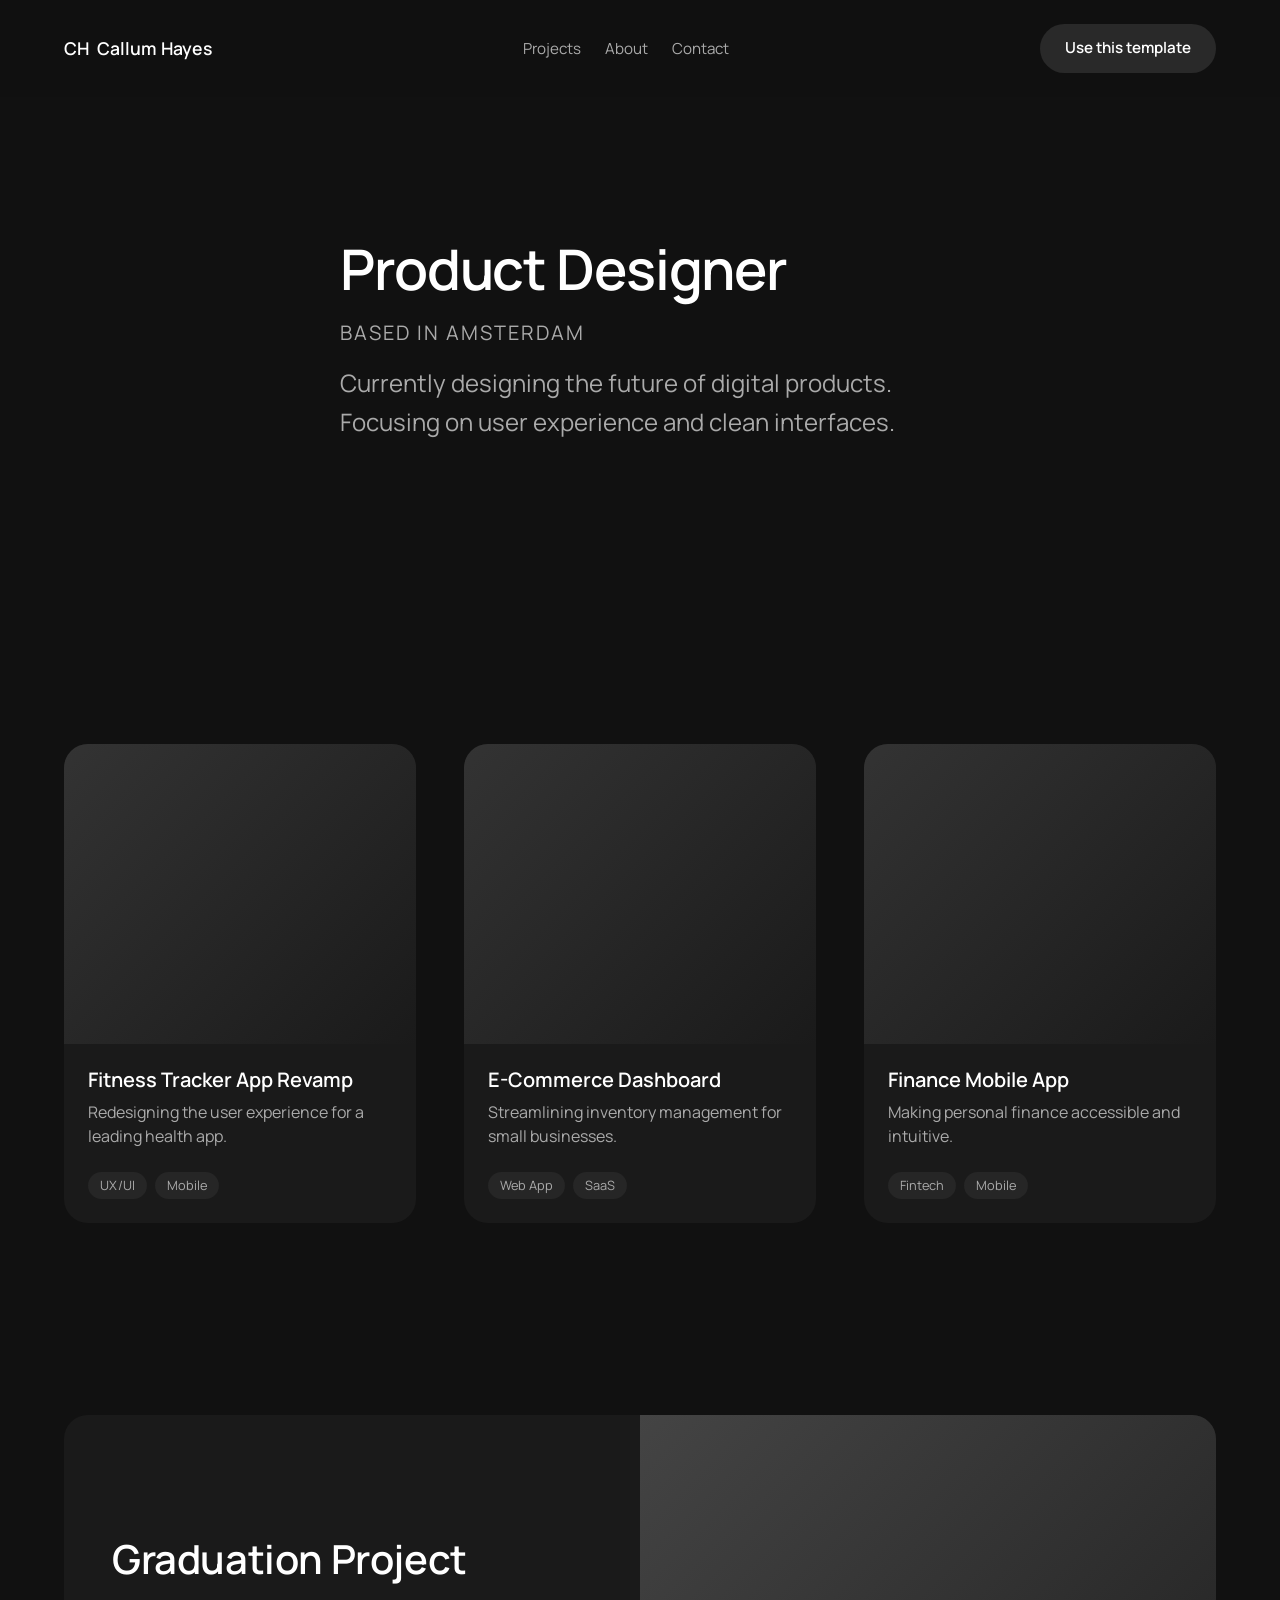
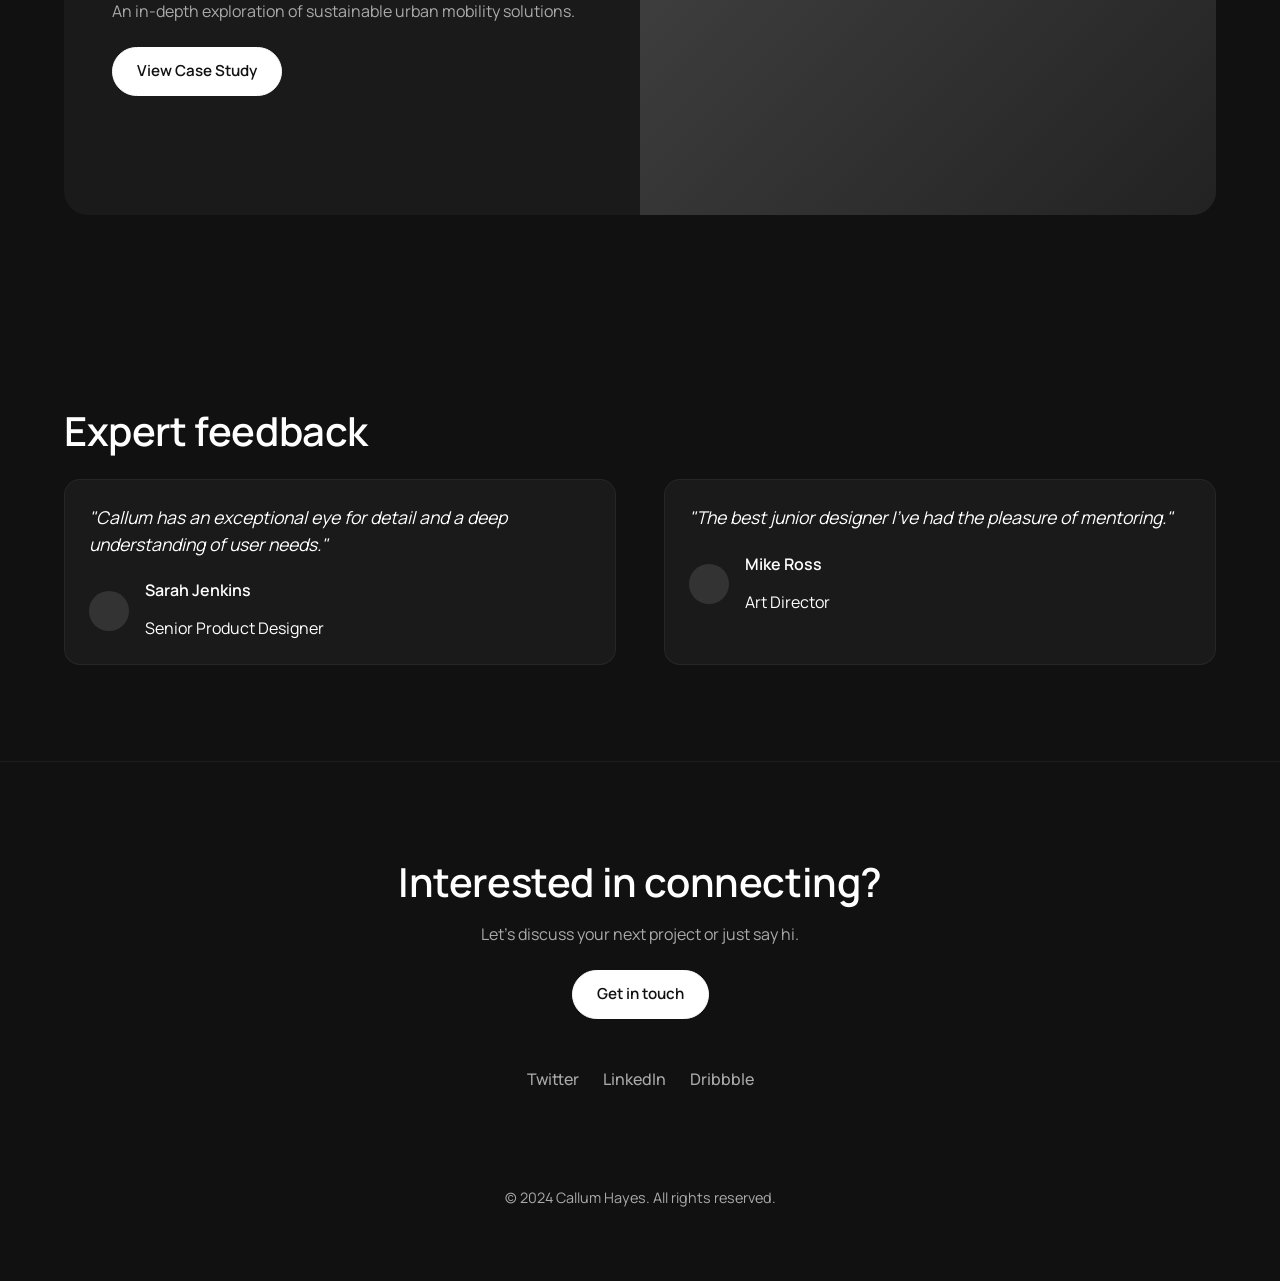
==== index.html @ 9fefe510 "feat: create immersive portfolio website with Manrope font - Created `index.html` (Homepage) and `pr" ====
<!DOCTYPE html>
<html lang="en">
<head>
    <meta charset="UTF-8">
    <meta name="viewport" content="width=device-width, initial-scale=1.0">
    <title>Callum Hayes - Product Designer</title>
    <link rel="preconnect" href="https://fonts.googleapis.com">
    <link rel="preconnect" href="https://fonts.gstatic.com" crossorigin>
    <link href="https://fonts.googleapis.com/css2?family=Manrope:wght@200;300;400;500;600;700;800&display=swap" rel="stylesheet">
    <link rel="stylesheet" href="css/styles.css">
</head>
<body>
    <header>
        <div class="container">
            <nav>
                <a href="index.html" class="logo">
                    <div class="avatar-placeholder">CH</div>
                    Callum Hayes
                </a>
                <ul class="nav-links">
                    <li><a href="#projects">Projects</a></li>
                    <li><a href="#about">About</a></li>
                    <li><a href="#contact">Contact</a></li>
                </ul>
                <a href="#" class="btn btn-secondary">Use this template</a>
            </nav>
        </div>
    </header>

    <main>
        <!-- Hero Section -->
        <section class="hero">
            <div class="container fade-up">
                <div class="hero-content">
                    <h1>Product Designer</h1>
                    <p class="hero-subtitle">Based in Amsterdam</p>
                    <p class="hero-description">Currently designing the future of digital products. Focusing on user experience and clean interfaces.</p>
                </div>
                <div class="hero-visual">
                    <!-- Placeholder for the phone visual in the screenshot -->
                    <div class="device-mockup">
                        <div class="screen-content"></div>
                    </div>
                </div>
            </div>
        </section>

        <!-- Projects Grid -->
        <section id="projects" class="projects-section">
            <div class="container">
                <div class="projects-grid">
                    <!-- Project 1: Fitness Tracker -->
                    <a href="project.html" class="project-card fade-up">
                        <div class="card-image">
                            <!-- Placeholder -->
                            <div class="img-placeholder"></div>
                        </div>
                        <div class="card-info">
                            <div class="card-header">
                                <h3>Fitness Tracker App Revamp</h3>
                                <span class="arrow-icon">↗</span>
                            </div>
                            <p>Redesigning the user experience for a leading health app.</p>
                            <div class="tags">
                                <span>UX/UI</span>
                                <span>Mobile</span>
                            </div>
                        </div>
                    </a>

                    <!-- Project 2: E-Commerce -->
                    <a href="#" class="project-card fade-up" style="transition-delay: 0.1s">
                        <div class="card-image">
                            <div class="img-placeholder"></div>
                        </div>
                        <div class="card-info">
                            <div class="card-header">
                                <h3>E-Commerce Dashboard</h3>
                                <span class="arrow-icon">↗</span>
                            </div>
                            <p>Streamlining inventory management for small businesses.</p>
                            <div class="tags">
                                <span>Web App</span>
                                <span>SaaS</span>
                            </div>
                        </div>
                    </a>

                    <!-- Project 3: Finance -->
                    <a href="#" class="project-card fade-up" style="transition-delay: 0.2s">
                        <div class="card-image">
                            <div class="img-placeholder"></div>
                        </div>
                        <div class="card-info">
                            <div class="card-header">
                                <h3>Finance Mobile App</h3>
                                <span class="arrow-icon">↗</span>
                            </div>
                            <p>Making personal finance accessible and intuitive.</p>
                            <div class="tags">
                                <span>Fintech</span>
                                <span>Mobile</span>
                            </div>
                        </div>
                    </a>
                </div>
            </div>
        </section>

        <!-- Graduation Project (Full Width) -->
        <section class="graduation-project">
            <div class="container fade-up">
                <div class="highlight-card">
                    <div class="highlight-content">
                        <h2>Graduation Project</h2>
                        <p>An in-depth exploration of sustainable urban mobility solutions.</p>
                        <a href="#" class="btn btn-primary">View Case Study</a>
                    </div>
                    <div class="highlight-visual">
                         <div class="img-placeholder-large"></div>
                    </div>
                </div>
            </div>
        </section>

        <!-- Testimonials -->
        <section class="testimonials">
            <div class="container fade-up">
                <h2>Expert feedback</h2>
                <div class="testimonial-grid">
                    <div class="testimonial-card">
                        <p class="quote">"Callum has an exceptional eye for detail and a deep understanding of user needs."</p>
                        <div class="author">
                            <div class="avatar-small"></div>
                            <div>
                                <h4>Sarah Jenkins</h4>
                                <span>Senior Product Designer</span>
                            </div>
                        </div>
                    </div>
                     <div class="testimonial-card">
                        <p class="quote">"The best junior designer I've had the pleasure of mentoring."</p>
                        <div class="author">
                            <div class="avatar-small"></div>
                            <div>
                                <h4>Mike Ross</h4>
                                <span>Art Director</span>
                            </div>
                        </div>
                    </div>
                </div>
            </div>
        </section>
    </main>

    <footer id="contact">
        <div class="container">
            <div class="footer-content fade-up">
                <h2>Interested in connecting?</h2>
                <p>Let's discuss your next project or just say hi.</p>
                <div class="footer-actions">
                    <a href="mailto:hello@callumhayes.com" class="btn btn-primary">Get in touch</a>
                </div>
                <div class="social-links">
                    <a href="#">Twitter</a>
                    <a href="#">LinkedIn</a>
                    <a href="#">Dribbble</a>
                </div>
            </div>
            <div class="footer-bottom">
                <p>&copy; 2024 Callum Hayes. All rights reserved.</p>
            </div>
        </div>
    </footer>

    <script src="js/main.js"></script>
</body>
</html>
---- css/styles.css ----
:root {
    --bg-primary: #111111;
    --bg-secondary: #1A1A1A;
    --text-primary: #FFFFFF;
    --text-secondary: #AAAAAA;
    --accent: #FFFFFF;
    --font-main: 'Manrope', sans-serif;
    --border-radius-lg: 24px;
    --border-radius-md: 16px;
    --spacing-xs: 8px;
    --spacing-sm: 16px;
    --spacing-md: 24px;
    --spacing-lg: 48px;
    --spacing-xl: 96px;
    --transition-base: all 0.3s ease;
}

* {
    margin: 0;
    padding: 0;
    box-sizing: border-box;
}

html {
    scroll-behavior: smooth;
    font-size: 16px;
}

body {
    background-color: var(--bg-primary);
    color: var(--text-primary);
    font-family: var(--font-main);
    line-height: 1.5;
    -webkit-font-smoothing: antialiased;
}

/* Typography */
h1, h2, h3, h4, h5, h6 {
    font-weight: 600;
    line-height: 1.2;
    margin-bottom: var(--spacing-sm);
}

h1 { font-size: 3.5rem; letter-spacing: -0.02em; }
h2 { font-size: 2.5rem; letter-spacing: -0.01em; }
h3 { font-size: 1.75rem; }
p { color: var(--text-secondary); margin-bottom: var(--spacing-md); }

a {
    text-decoration: none;
    color: inherit;
    transition: var(--transition-base);
}

/* Utilities */
.container {
    max-width: 1200px;
    margin: 0 auto;
    padding: 0 var(--spacing-md);
}

.grid {
    display: grid;
    gap: var(--spacing-md);
}

.flex {
    display: flex;
    align-items: center;
}

.flex-col {
    flex-direction: column;
}

.justify-between {
    justify-content: space-between;
}

/* Header */
header {
    position: fixed;
    top: 0;
    left: 0;
    width: 100%;
    z-index: 1000;
    padding: var(--spacing-md) 0;
    background: rgba(17, 17, 17, 0.8);
    backdrop-filter: blur(10px);
    transition: transform 0.3s ease;
}

nav {
    display: flex;
    justify-content: space-between;
    align-items: center;
}

.logo {
    display: flex;
    align-items: center;
    gap: var(--spacing-xs);
    font-weight: 600;
    font-size: 1.1rem;
}

.avatar {
    width: 32px;
    height: 32px;
    border-radius: 50%;
    background-color: var(--bg-secondary); /* Placeholder */
    object-fit: cover;
}

.nav-links {
    list-style: none;
    display: flex;
    gap: var(--spacing-md);
}

.nav-links a {
    color: var(--text-secondary);
    font-size: 0.95rem;
    position: relative;
}

.nav-links a:hover {
    color: var(--text-primary);
}

.nav-links a::after {
    content: '';
    position: absolute;
    width: 0;
    height: 1px;
    bottom: -4px;
    left: 0;
    background-color: var(--text-primary);
    transition: width 0.3s ease;
}

.nav-links a:hover::after {
    width: 100%;
}

/* Buttons */
.btn {
    padding: 12px 24px;
    border-radius: 100px;
    font-weight: 600;
    font-size: 0.95rem;
    cursor: pointer;
    display: inline-block;
    transition: var(--transition-base);
}

.btn-primary {
    background-color: var(--accent);
    color: var(--bg-primary);
    border: 1px solid var(--accent);
}

.btn-primary:hover {
    transform: translateY(-2px);
    box-shadow: 0 4px 12px rgba(255, 255, 255, 0.15);
}

.btn-secondary {
    background-color: rgba(255, 255, 255, 0.1);
    color: var(--text-primary);
    border: 1px solid transparent;
}

.btn-secondary:hover {
    background-color: rgba(255, 255, 255, 0.2);
}

/* Animations */
.fade-up {
    opacity: 0;
    transform: translateY(30px);
    transition: opacity 0.8s ease, transform 0.8s ease;
}

.fade-up.visible {
    opacity: 1;
    transform: translateY(0);
}

/* Section Spacing */
section {
    padding: var(--spacing-xl) 0;
}

/* Mobile Responsive */
@media (max-width: 768px) {
    h1 { font-size: 2.5rem; }
    h2 { font-size: 2rem; }
    .nav-links { display: none; } /* Simplified for now */
    header .btn { display: none; } /* Simplified */
}
/* --- Hero Section --- */
.hero {
    min-height: 80vh;
    display: flex;
    align-items: center;
    padding-top: 100px;
    position: relative;
    overflow: hidden;
}

.hero-content {
    max-width: 600px;
    margin-bottom: var(--spacing-lg);
}

.hero-subtitle {
    font-size: 1.25rem;
    color: var(--text-secondary);
    margin-bottom: var(--spacing-sm);
    text-transform: uppercase;
    letter-spacing: 2px;
}

.hero-description {
    font-size: 1.5rem;
    line-height: 1.6;
    color: var(--text-secondary);
}

/* --- Projects Grid --- */
.projects-section {
    padding-top: var(--spacing-md);
}

.projects-grid {
    display: grid;
    grid-template-columns: repeat(auto-fit, minmax(350px, 1fr));
    gap: var(--spacing-lg);
}

.project-card {
    background-color: var(--bg-secondary);
    border-radius: var(--border-radius-lg);
    overflow: hidden;
    display: block;
    position: relative;
    transition: transform 0.4s ease, box-shadow 0.4s ease;
}

.project-card:hover {
    transform: translateY(-8px);
    box-shadow: 0 20px 40px rgba(0,0,0,0.3);
}

.card-image {
    height: 300px;
    background-color: #222;
    position: relative;
    overflow: hidden;
}

.img-placeholder {
    width: 100%;
    height: 100%;
    background: linear-gradient(135deg, #333 0%, #1a1a1a 100%);
    transition: transform 0.6s ease;
}

.project-card:hover .img-placeholder {
    transform: scale(1.05);
}

.card-info {
    padding: var(--spacing-md);
}

.card-header {
    display: flex;
    justify-content: space-between;
    align-items: center;
    margin-bottom: var(--spacing-xs);
}

.card-header h3 {
    margin-bottom: 0;
    font-size: 1.25rem;
}

.arrow-icon {
    opacity: 0;
    transform: translate(-10px, 10px);
    transition: all 0.3s ease;
    color: var(--accent);
}

.project-card:hover .arrow-icon {
    opacity: 1;
    transform: translate(0, 0);
}

.tags {
    display: flex;
    gap: var(--spacing-xs);
    margin-top: var(--spacing-sm);
}

.tags span {
    background-color: rgba(255,255,255,0.05);
    padding: 4px 12px;
    border-radius: 100px;
    font-size: 0.8rem;
    color: var(--text-secondary);
}

/* --- Graduation Project --- */
.graduation-project {
    padding: var(--spacing-xl) 0;
}

.highlight-card {
    background-color: var(--bg-secondary);
    border-radius: var(--border-radius-lg);
    display: grid;
    grid-template-columns: 1fr 1fr;
    overflow: hidden;
    min-height: 400px;
}

.highlight-content {
    padding: var(--spacing-lg);
    display: flex;
    flex-direction: column;
    justify-content: center;
    align-items: flex-start;
}

.highlight-visual {
    background-color: #222;
    position: relative;
}

.img-placeholder-large {
    width: 100%;
    height: 100%;
    background: linear-gradient(135deg, #444 0%, #222 100%);
}

/* --- Testimonials --- */
.testimonials {
    padding-bottom: var(--spacing-xl);
}

.testimonial-grid {
    display: grid;
    grid-template-columns: repeat(auto-fit, minmax(300px, 1fr));
    gap: var(--spacing-lg);
    margin-top: var(--spacing-md);
}

.testimonial-card {
    background-color: var(--bg-secondary);
    padding: var(--spacing-md);
    border-radius: var(--border-radius-md);
    border: 1px solid rgba(255,255,255,0.05);
}

.quote {
    font-size: 1.1rem;
    font-style: italic;
    color: var(--text-primary);
    margin-bottom: var(--spacing-md);
}

.author {
    display: flex;
    align-items: center;
    gap: var(--spacing-sm);
}

.avatar-small {
    width: 40px;
    height: 40px;
    border-radius: 50%;
    background-color: #333;
}

/* --- Footer --- */
footer {
    padding: var(--spacing-xl) 0 var(--spacing-lg);
    background-color: var(--bg-primary);
    border-top: 1px solid rgba(255,255,255,0.05);
}

.footer-content {
    text-align: center;
    max-width: 600px;
    margin: 0 auto var(--spacing-xl);
}

.footer-content h2 {
    font-size: 2.5rem;
    margin-bottom: var(--spacing-sm);
}

.footer-actions {
    margin: var(--spacing-md) 0;
}

.social-links {
    display: flex;
    justify-content: center;
    gap: var(--spacing-md);
    margin-top: var(--spacing-lg);
}

.social-links a {
    color: var(--text-secondary);
    font-weight: 500;
}

.social-links a:hover {
    color: var(--text-primary);
}

.footer-bottom {
    text-align: center;
    color: var(--text-secondary);
    font-size: 0.9rem;
    margin-top: var(--spacing-lg);
}

/* --- Responsive Adjustments --- */
@media (max-width: 768px) {
    .highlight-card {
        grid-template-columns: 1fr;
    }

    .hero {
        padding-top: 120px;
        min-height: auto;
        padding-bottom: var(--spacing-lg);
    }

    .hero-content {
        text-align: left;
    }

    h1 {
        font-size: 2.5rem;
    }
}

/* --- Project Detail Page --- */
.project-header {
    padding-top: 150px;
    padding-bottom: var(--spacing-lg);
    text-align: center;
}

.subtitle {
    font-size: 0.9rem;
    text-transform: uppercase;
    letter-spacing: 2px;
    color: var(--text-secondary);
    margin-bottom: var(--spacing-sm);
}

.project-description-lg {
    font-size: 1.5rem;
    max-width: 800px;
    margin: 0 auto var(--spacing-lg);
    line-height: 1.6;
}

.meta-grid {
    display: grid;
    grid-template-columns: repeat(3, 1fr);
    max-width: 800px;
    margin: 0 auto;
    border-top: 1px solid rgba(255,255,255,0.1);
    border-bottom: 1px solid rgba(255,255,255,0.1);
    padding: var(--spacing-md) 0;
}

.meta-item {
    display: flex;
    flex-direction: column;
    align-items: center;
}

.meta-item .label {
    font-size: 0.8rem;
    color: var(--text-secondary);
    text-transform: uppercase;
    letter-spacing: 1px;
    margin-bottom: 4px;
}

.meta-item .value {
    font-size: 1.1rem;
    font-weight: 500;
}

/* Project Visuals */
.project-hero-image {
    margin-bottom: var(--spacing-xl);
}

.img-placeholder-hero {
    width: 100%;
    height: 60vh;
    background: linear-gradient(to bottom right, #333, #111);
    border-radius: var(--border-radius-lg);
}

.visual-grid-section {
    margin: var(--spacing-xl) 0;
}

.grid-2-col {
    display: grid;
    grid-template-columns: 1fr 1fr;
    gap: var(--spacing-md);
}

.visual-item {
    height: 400px;
    background-color: #222;
    border-radius: var(--border-radius-md);
    overflow: hidden;
}

.full-width-visual {
    margin: var(--spacing-xl) 0;
}

.banner-placeholder {
    width: 100%;
    height: 500px;
    background-color: #222;
    border-radius: var(--border-radius-lg);
}

/* Project Content Text */
.narrow-container {
    max-width: 800px;
}

.project-content h3 {
    font-size: 2rem;
    margin-bottom: var(--spacing-sm);
}

.project-content p {
    font-size: 1.1rem;
    line-height: 1.8;
    color: #ccc;
    margin-bottom: var(--spacing-md);
}

.content-list {
    list-style: none;
    margin-bottom: var(--spacing-lg);
}

.content-list li {
    margin-bottom: var(--spacing-sm);
    padding-left: 20px;
    position: relative;
    color: var(--text-secondary);
}

.content-list li::before {
    content: '•';
    position: absolute;
    left: 0;
    color: var(--accent);
}

/* Other Projects List */
.other-projects {
    padding-top: var(--spacing-xl);
    border-top: 1px solid rgba(255,255,255,0.05);
}

.other-projects h2 {
    margin-bottom: var(--spacing-lg);
}

.other-projects-list {
    display: flex;
    flex-direction: column;
    gap: var(--spacing-md);
}

.other-project-row {
    display: flex;
    align-items: center;
    background-color: var(--bg-secondary);
    padding: var(--spacing-md);
    border-radius: var(--border-radius-md);
    transition: transform 0.3s ease, background-color 0.3s ease;
}

.other-project-row:hover {
    transform: translateX(10px);
    background-color: rgba(255,255,255,0.08);
}

.other-project-row .thumbnail {
    width: 80px;
    height: 80px;
    background-color: #333;
    border-radius: var(--border-radius-md);
    margin-right: var(--spacing-md);
}

.other-info {
    flex: 1;
}

.other-info h4 {
    margin-bottom: 4px;
    font-size: 1.2rem;
}

.other-info p {
    margin-bottom: 0;
    font-size: 0.9rem;
}

.other-project-row .arrow {
    font-size: 1.5rem;
    color: var(--text-secondary);
    transition: transform 0.3s ease;
}

.other-project-row:hover .arrow {
    transform: translateX(5px);
    color: var(--text-primary);
}

/* Responsive Project */
@media (max-width: 768px) {
    .meta-grid {
        grid-template-columns: 1fr;
        gap: var(--spacing-md);
    }

    .grid-2-col {
        grid-template-columns: 1fr;
    }

    .project-hero-image .img-placeholder-hero {
        height: 40vh;
    }
}

/* --- Further Responsive Refinements --- */
@media (max-width: 600px) {
    .projects-grid {
        grid-template-columns: 1fr; /* Stack on mobile */
    }

    .testimonial-grid {
        grid-template-columns: 1fr;
    }

    h1 {
        font-size: 2rem; /* Even smaller on very small screens */
    }

    .project-content h3 {
        font-size: 1.5rem;
    }

    .project-description-lg {
        font-size: 1.2rem;
    }

    /* Simplified Mobile Header */
    .nav-links {
        display: none; /* Keep hidden for now as per previous plan, or implement toggle */
    }

    .btn-secondary {
        display: none; /* Hide 'Use template' on mobile to save space */
    }

    /* Ensure content has side padding */
    .container {
        padding: 0 16px;
    }

    .project-header {
        padding-top: 100px;
    }
}
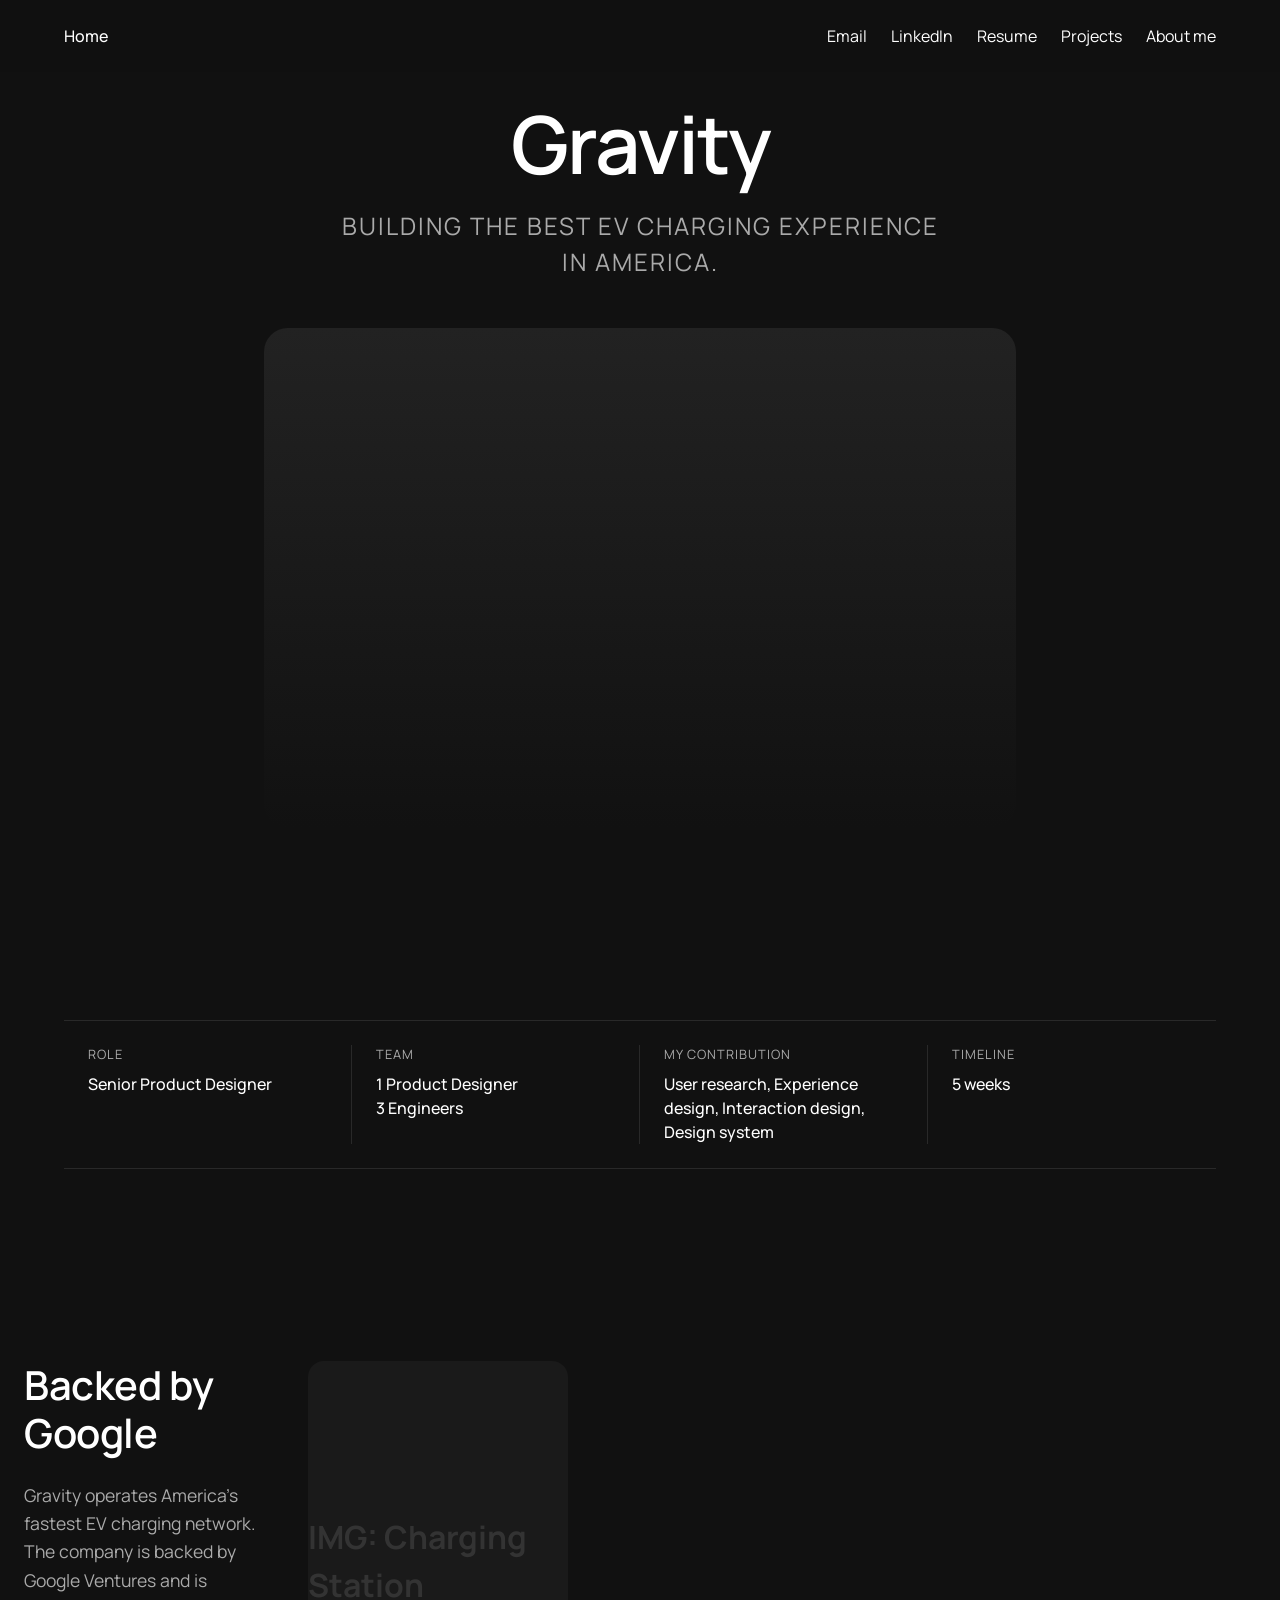
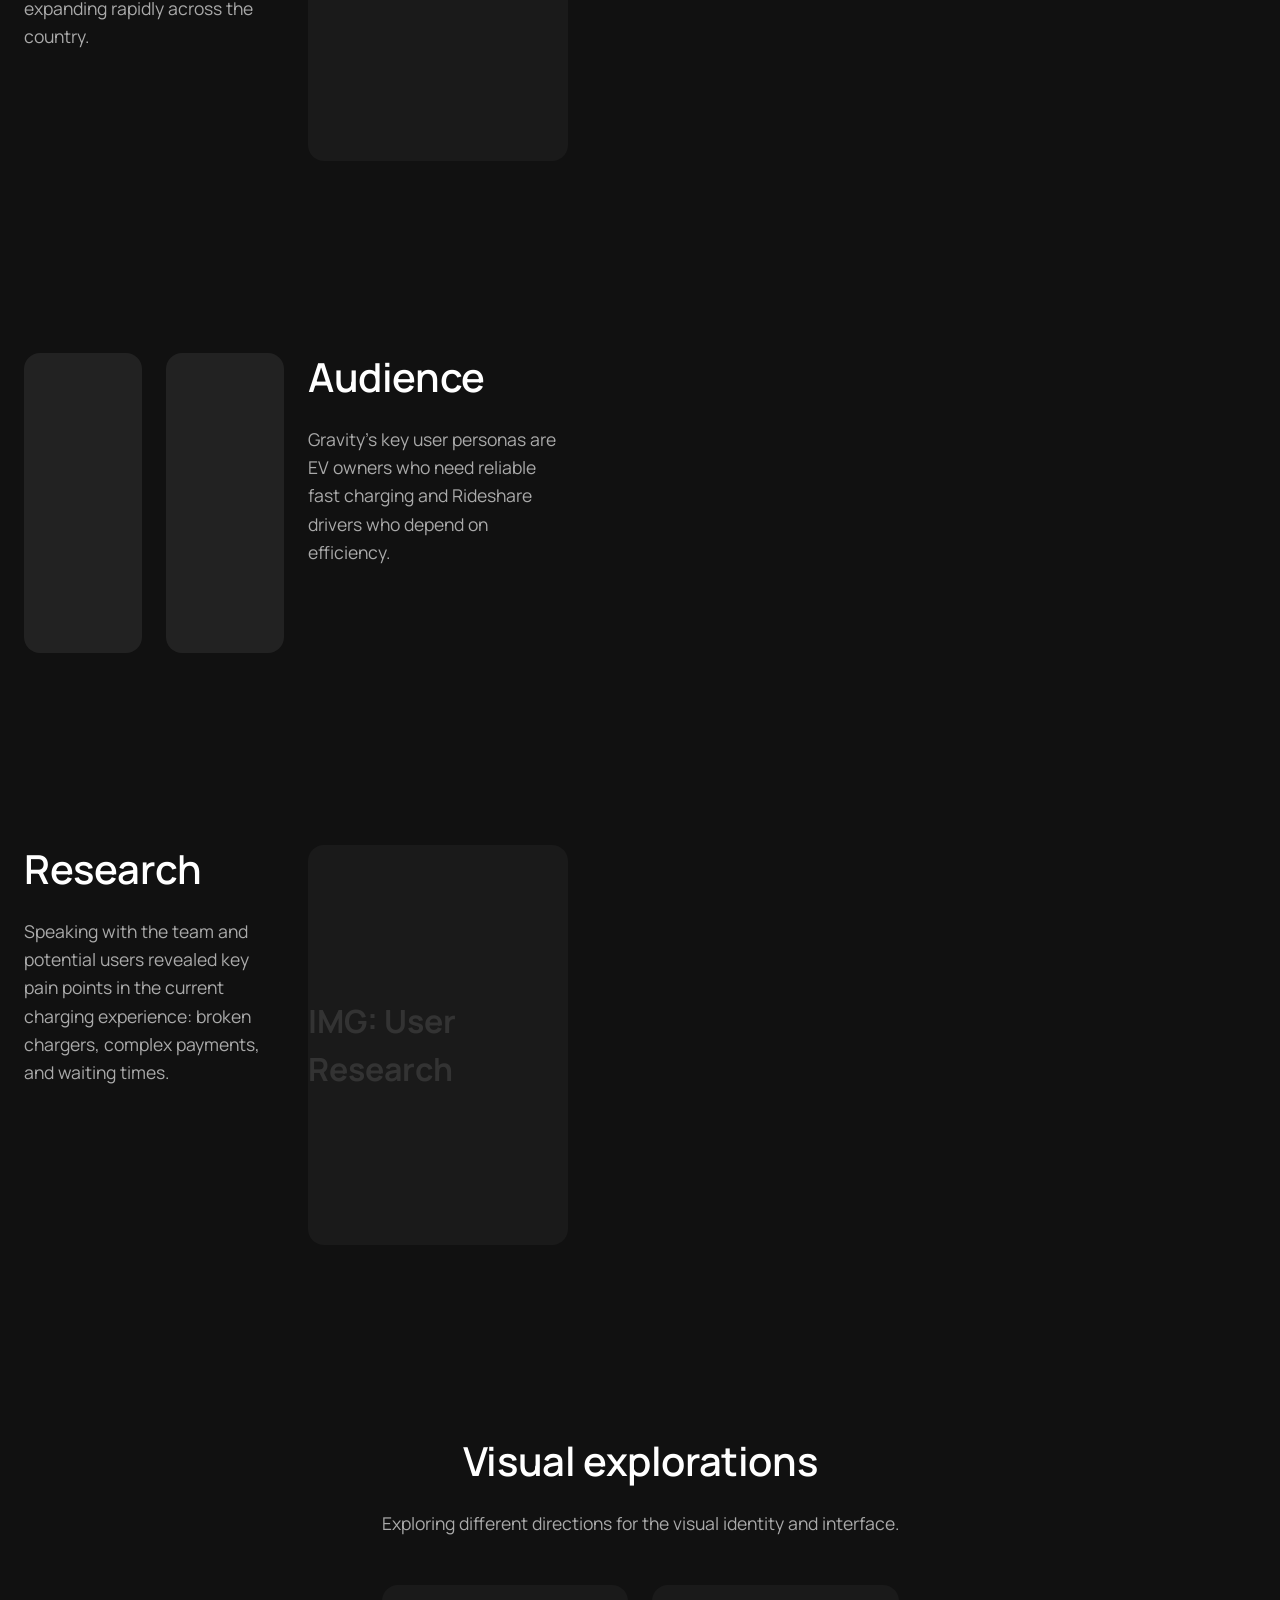
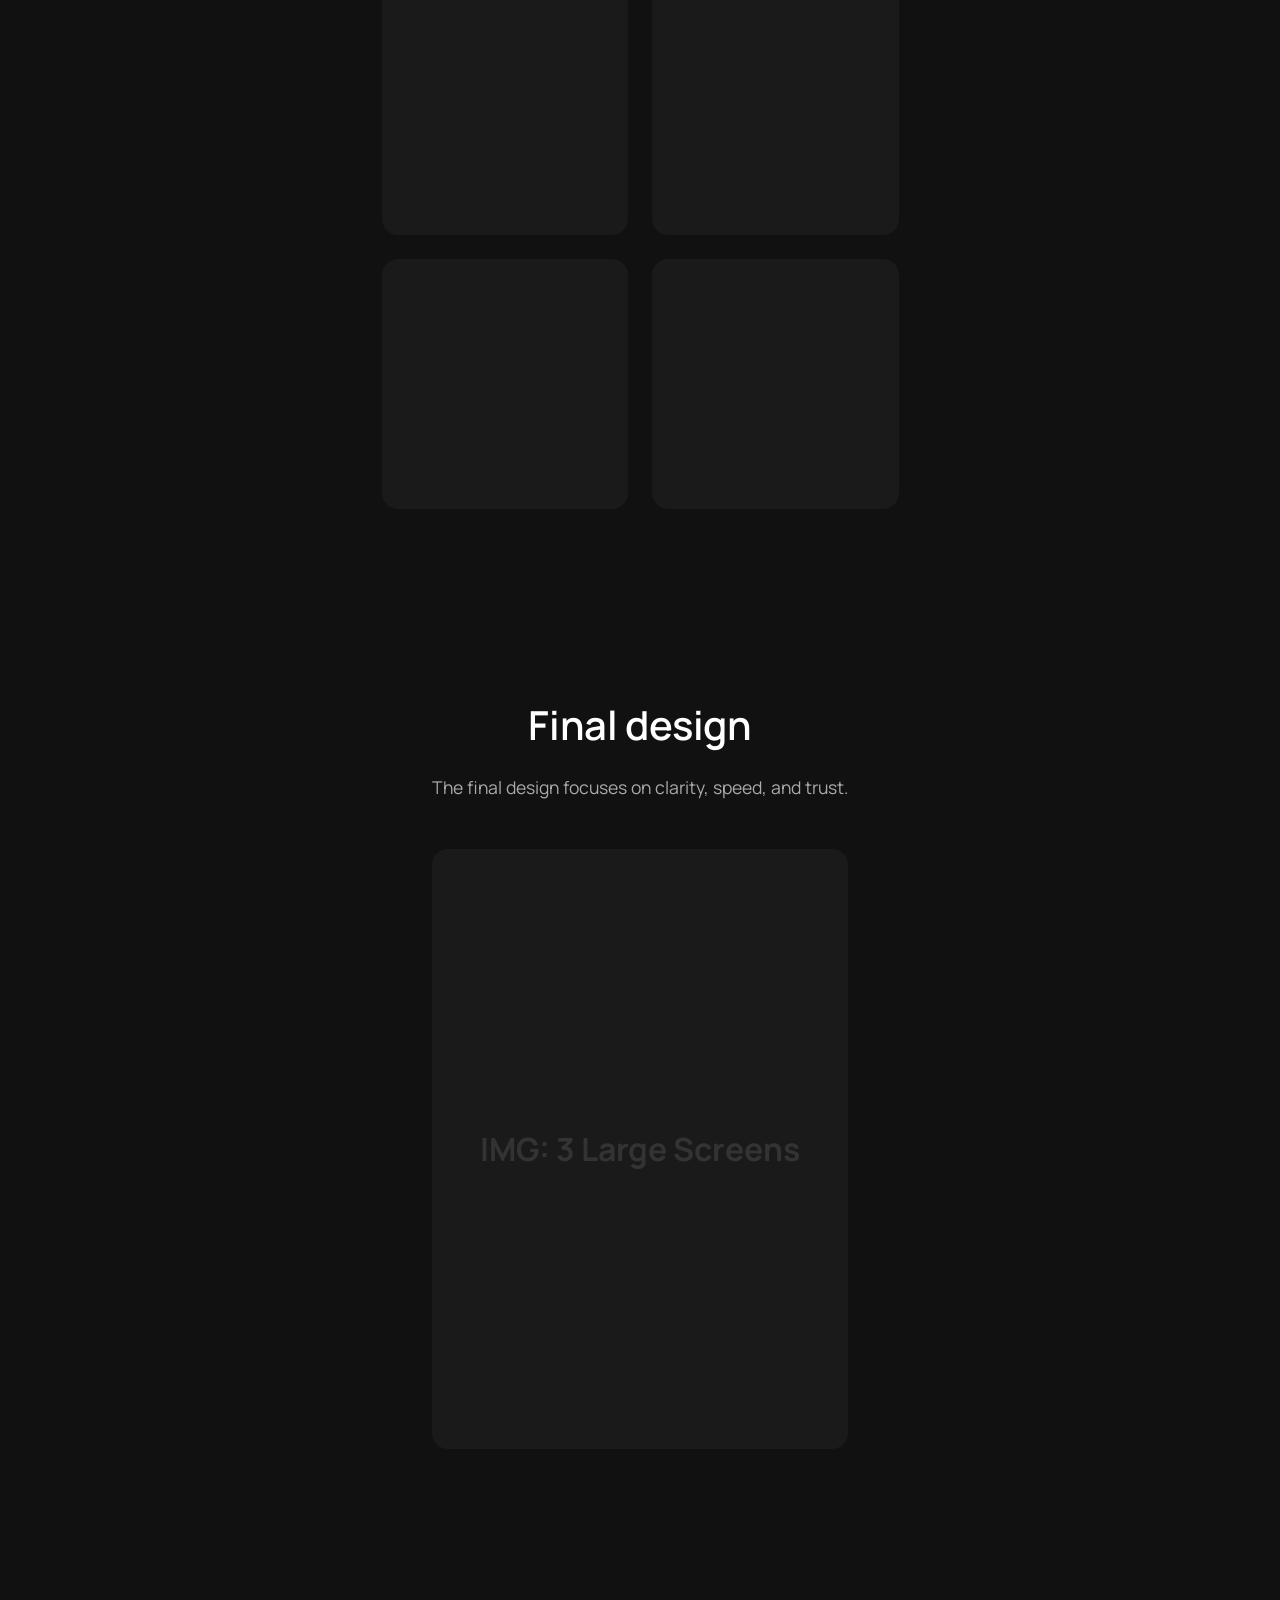
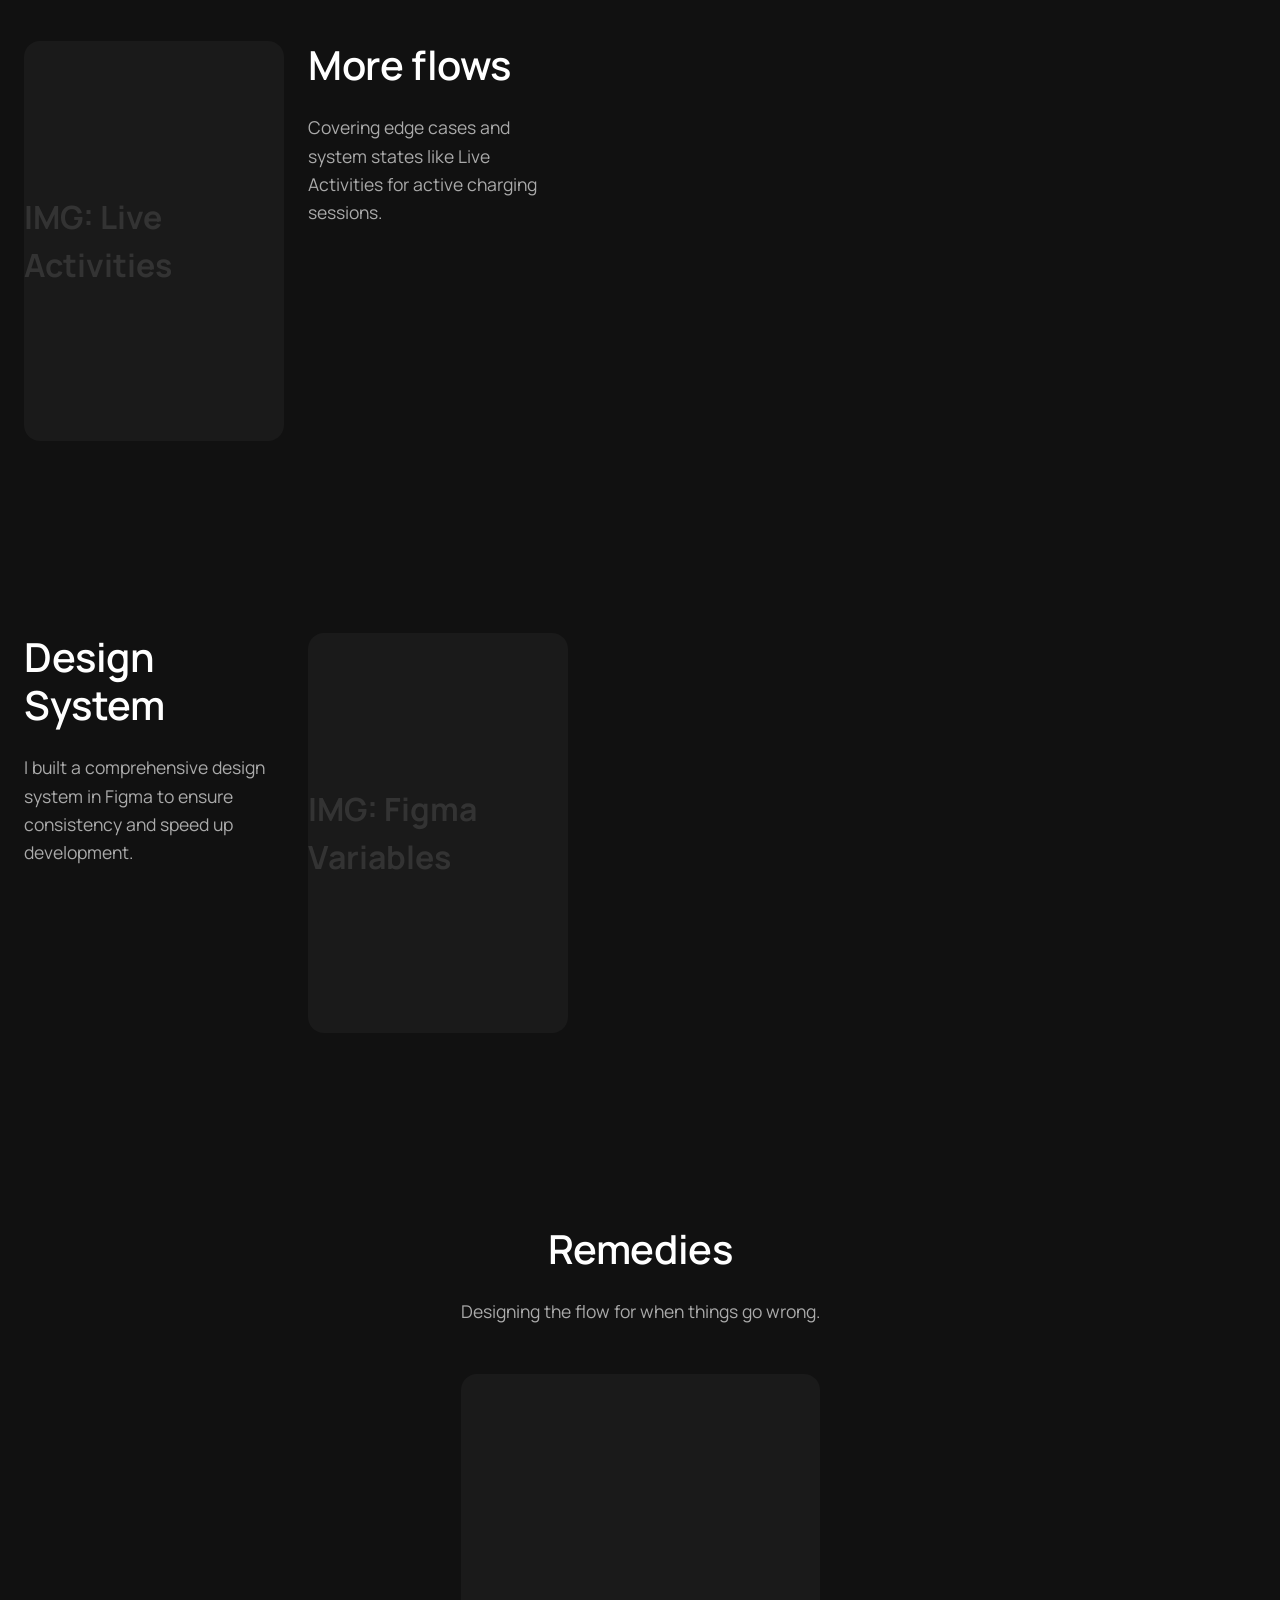
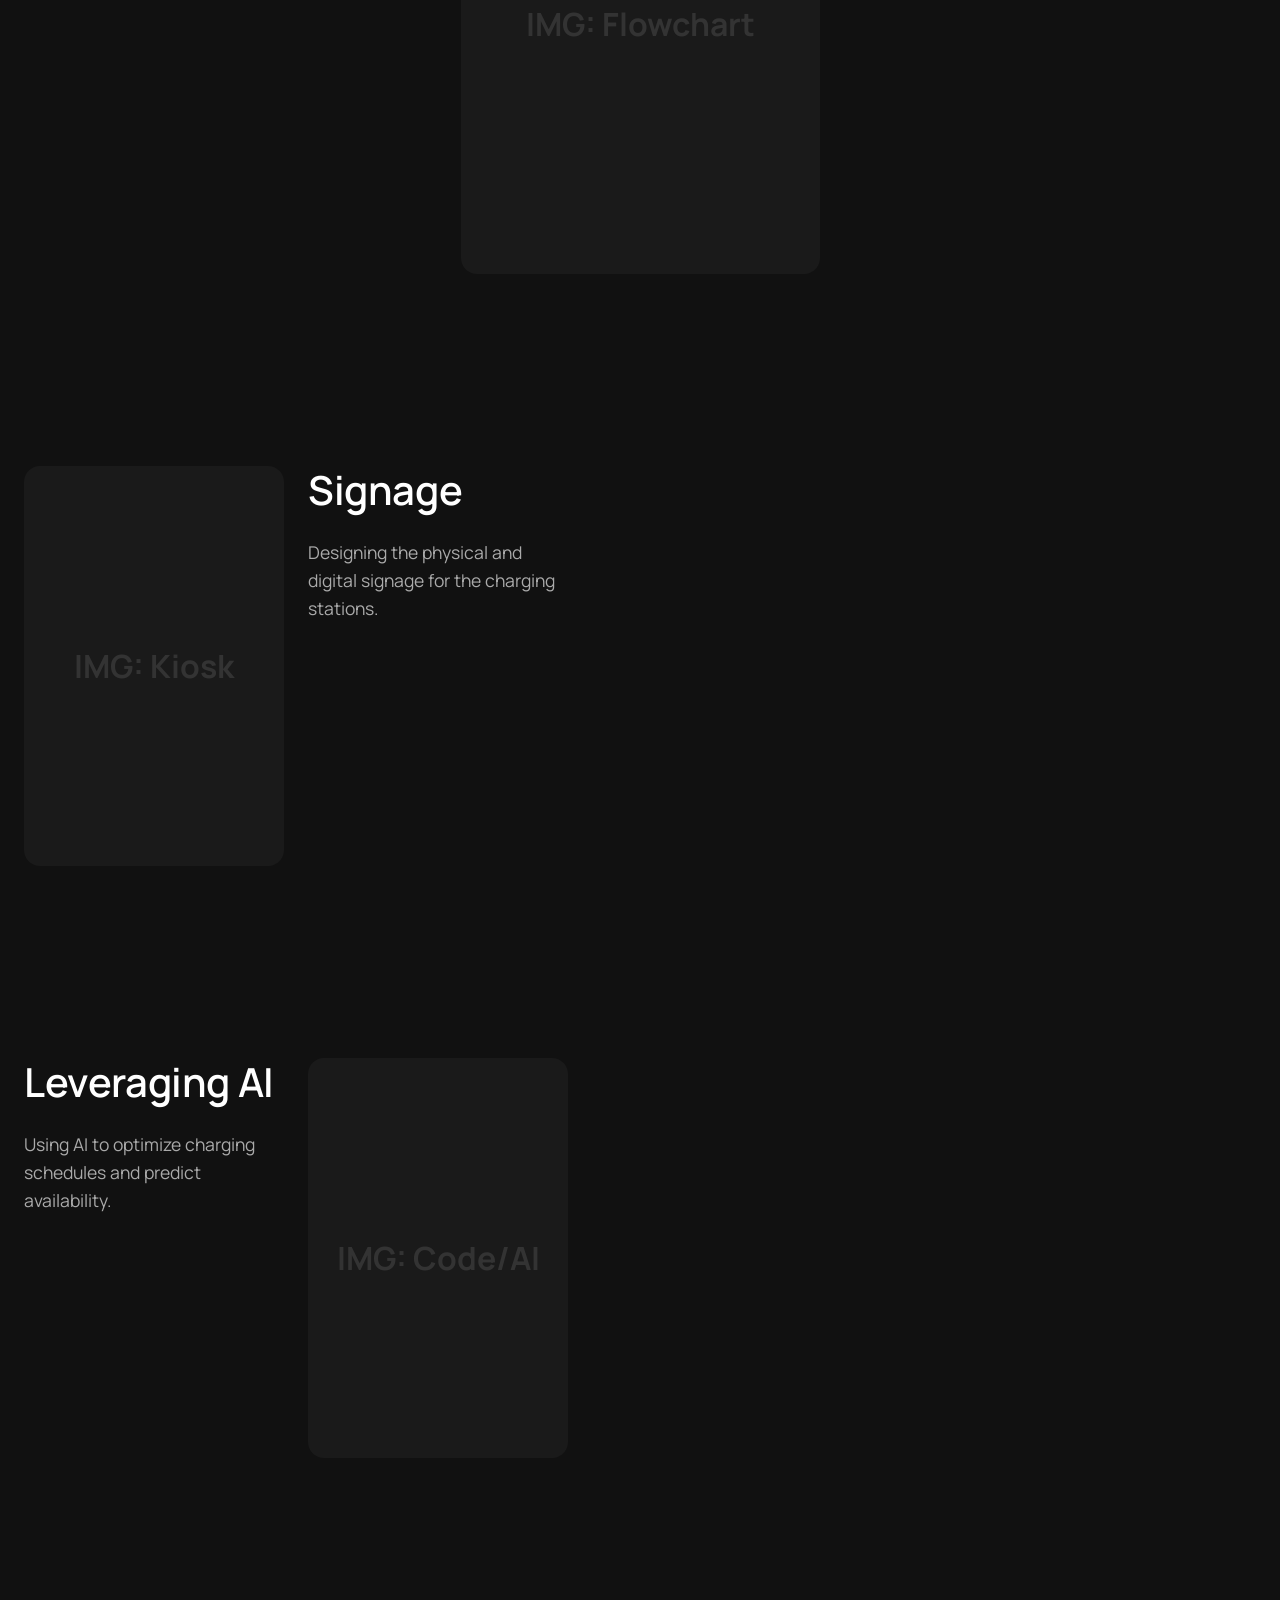
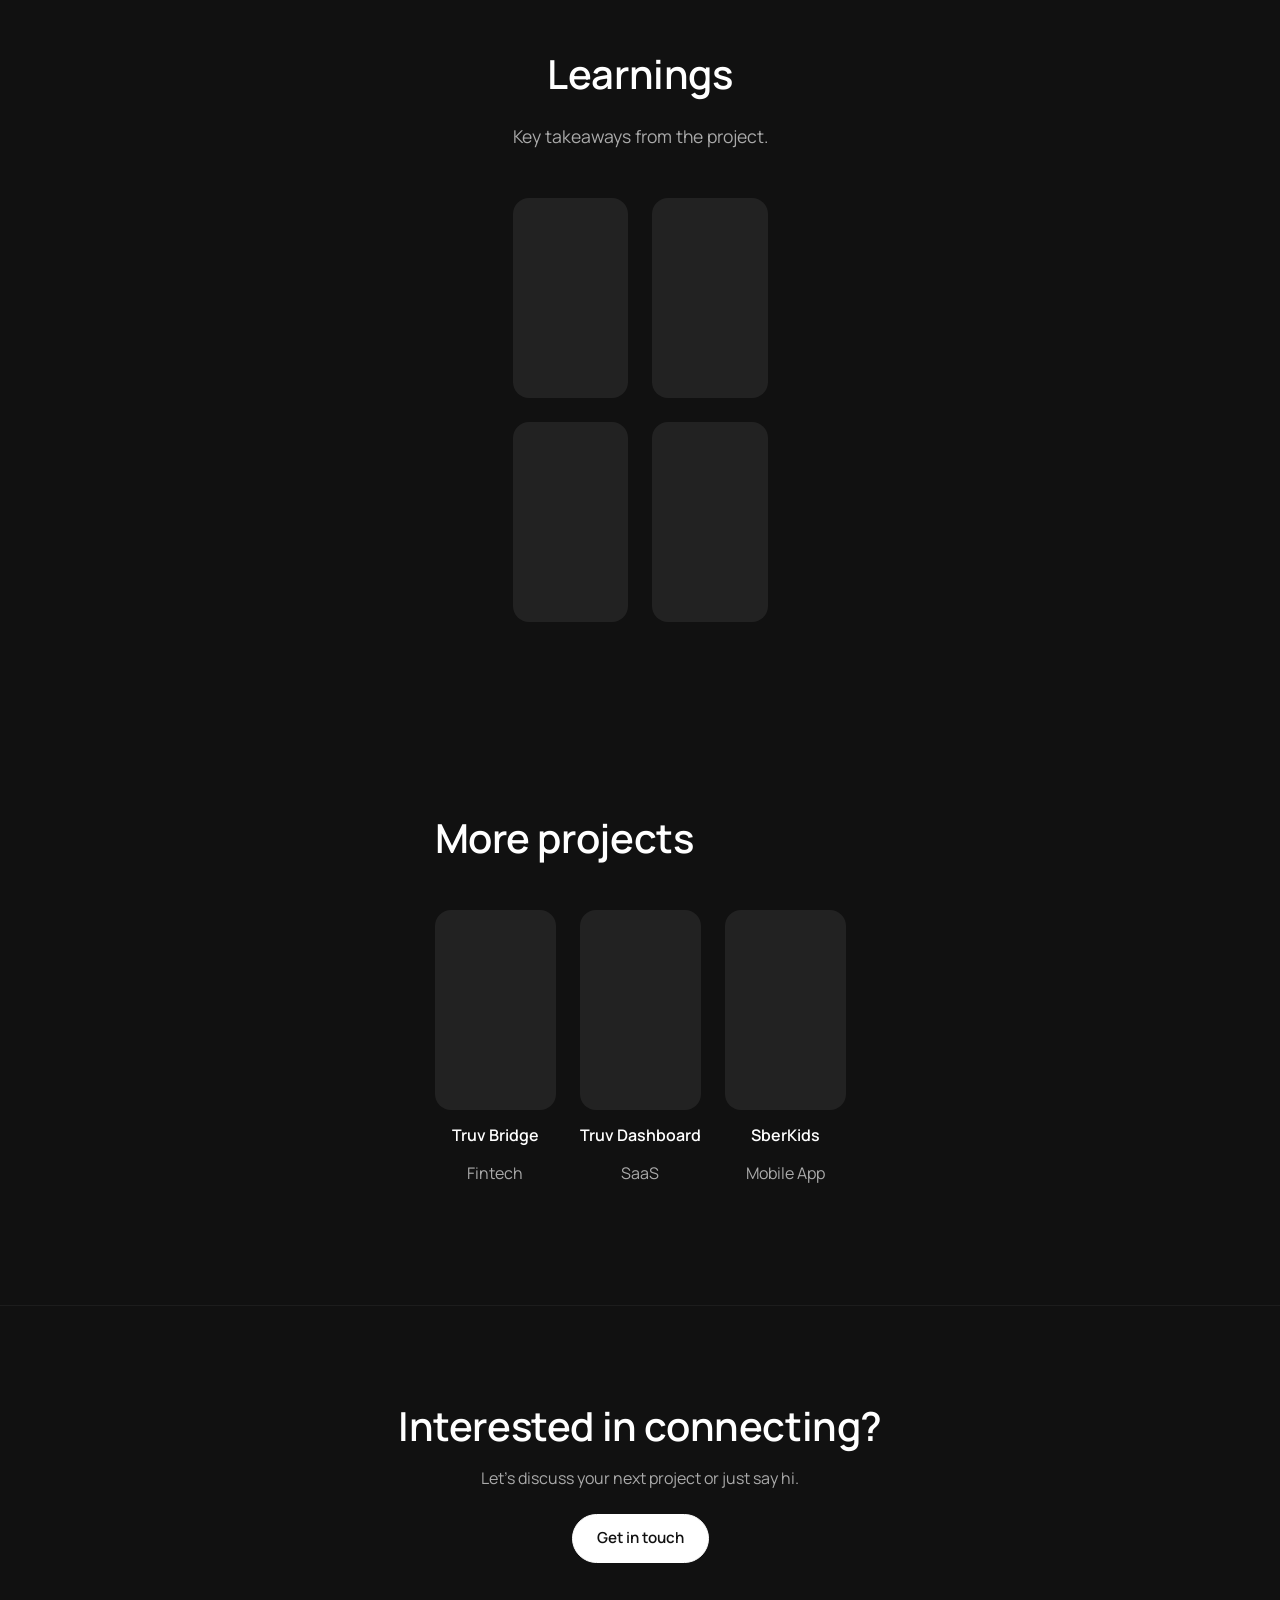
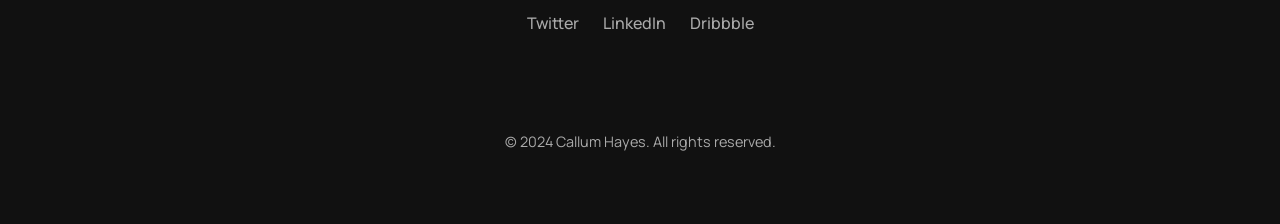
==== commit ba363312: "Redesign homepage to Gravity case study layout - Replaced portfolio header with case study navigatio" ====
--- a/index.html
+++ b/index.html
@@ -3,7 +3,7 @@
 <head>
     <meta charset="UTF-8">
     <meta name="viewport" content="width=device-width, initial-scale=1.0">
-    <title>Callum Hayes - Product Designer</title>
+    <title>Callum Hayes - Gravity</title>
     <link rel="preconnect" href="https://fonts.googleapis.com">
     <link rel="preconnect" href="https://fonts.gstatic.com" crossorigin>
     <link href="https://fonts.googleapis.com/css2?family=Manrope:wght@200;300;400;500;600;700;800&display=swap" rel="stylesheet">
@@ -12,141 +12,218 @@
 <body>
     <header>
         <div class="container">
-            <nav>
-                <a href="index.html" class="logo">
-                    <div class="avatar-placeholder">CH</div>
-                    Callum Hayes
-                </a>
-                <ul class="nav-links">
-                    <li><a href="#projects">Projects</a></li>
-                    <li><a href="#about">About</a></li>
-                    <li><a href="#contact">Contact</a></li>
-                </ul>
-                <a href="#" class="btn btn-secondary">Use this template</a>
+            <nav class="case-header-nav">
+                <a href="index.html" class="case-nav-left">Home</a>
+                <div class="case-nav-right">
+                    <a href="mailto:hello@callumhayes.com">Email</a>
+                    <a href="#">LinkedIn</a>
+                    <a href="#">Resume</a>
+                    <a href="#more-projects">Projects</a>
+                    <a href="#about">About me</a>
+                </div>
             </nav>
         </div>
     </header>
 
     <main>
-        <!-- Hero Section -->
-        <section class="hero">
-            <div class="container fade-up">
-                <div class="hero-content">
-                    <h1>Product Designer</h1>
-                    <p class="hero-subtitle">Based in Amsterdam</p>
-                    <p class="hero-description">Currently designing the future of digital products. Focusing on user experience and clean interfaces.</p>
-                </div>
-                <div class="hero-visual">
-                    <!-- Placeholder for the phone visual in the screenshot -->
-                    <div class="device-mockup">
-                        <div class="screen-content"></div>
-                    </div>
-                </div>
-            </div>
-        </section>
-
-        <!-- Projects Grid -->
-        <section id="projects" class="projects-section">
-            <div class="container">
-                <div class="projects-grid">
-                    <!-- Project 1: Fitness Tracker -->
-                    <a href="project.html" class="project-card fade-up">
-                        <div class="card-image">
-                            <!-- Placeholder -->
-                            <div class="img-placeholder"></div>
-                        </div>
-                        <div class="card-info">
-                            <div class="card-header">
-                                <h3>Fitness Tracker App Revamp</h3>
-                                <span class="arrow-icon">↗</span>
-                            </div>
-                            <p>Redesigning the user experience for a leading health app.</p>
-                            <div class="tags">
-                                <span>UX/UI</span>
-                                <span>Mobile</span>
-                            </div>
-                        </div>
-                    </a>
-
-                    <!-- Project 2: E-Commerce -->
-                    <a href="#" class="project-card fade-up" style="transition-delay: 0.1s">
-                        <div class="card-image">
-                            <div class="img-placeholder"></div>
-                        </div>
-                        <div class="card-info">
-                            <div class="card-header">
-                                <h3>E-Commerce Dashboard</h3>
-                                <span class="arrow-icon">↗</span>
-                            </div>
-                            <p>Streamlining inventory management for small businesses.</p>
-                            <div class="tags">
-                                <span>Web App</span>
-                                <span>SaaS</span>
-                            </div>
-                        </div>
-                    </a>
-
-                    <!-- Project 3: Finance -->
-                    <a href="#" class="project-card fade-up" style="transition-delay: 0.2s">
-                        <div class="card-image">
-                            <div class="img-placeholder"></div>
-                        </div>
-                        <div class="card-info">
-                            <div class="card-header">
-                                <h3>Finance Mobile App</h3>
-                                <span class="arrow-icon">↗</span>
-                            </div>
-                            <p>Making personal finance accessible and intuitive.</p>
-                            <div class="tags">
-                                <span>Fintech</span>
-                                <span>Mobile</span>
-                            </div>
-                        </div>
-                    </a>
-                </div>
-            </div>
-        </section>
-
-        <!-- Graduation Project (Full Width) -->
-        <section class="graduation-project">
-            <div class="container fade-up">
-                <div class="highlight-card">
-                    <div class="highlight-content">
-                        <h2>Graduation Project</h2>
-                        <p>An in-depth exploration of sustainable urban mobility solutions.</p>
-                        <a href="#" class="btn btn-primary">View Case Study</a>
-                    </div>
-                    <div class="highlight-visual">
-                         <div class="img-placeholder-large"></div>
-                    </div>
-                </div>
-            </div>
-        </section>
-
-        <!-- Testimonials -->
-        <section class="testimonials">
-            <div class="container fade-up">
-                <h2>Expert feedback</h2>
-                <div class="testimonial-grid">
-                    <div class="testimonial-card">
-                        <p class="quote">"Callum has an exceptional eye for detail and a deep understanding of user needs."</p>
-                        <div class="author">
-                            <div class="avatar-small"></div>
-                            <div>
-                                <h4>Sarah Jenkins</h4>
-                                <span>Senior Product Designer</span>
-                            </div>
-                        </div>
-                    </div>
-                     <div class="testimonial-card">
-                        <p class="quote">"The best junior designer I've had the pleasure of mentoring."</p>
-                        <div class="author">
-                            <div class="avatar-small"></div>
-                            <div>
-                                <h4>Mike Ross</h4>
-                                <span>Art Director</span>
-                            </div>
-                        </div>
+        <!-- Hero -->
+        <section class="case-hero">
+            <div class="container fade-up">
+                <h1>Gravity</h1>
+                <p class="subtitle">Building the best EV charging experience in America.</p>
+                <div class="hero-visual-placeholder"></div>
+            </div>
+        </section>
+
+        <!-- Meta Grid -->
+        <div class="container fade-up">
+            <div class="case-meta-grid">
+                <div class="case-meta-item">
+                    <span class="meta-label">Role</span>
+                    <span class="meta-value">Senior Product Designer</span>
+                </div>
+                <div class="case-meta-item">
+                    <span class="meta-label">Team</span>
+                    <span class="meta-value">1 Product Designer<br>3 Engineers</span>
+                </div>
+                <div class="case-meta-item">
+                    <span class="meta-label">My contribution</span>
+                    <span class="meta-value">User research, Experience design, Interaction design, Design system</span>
+                </div>
+                <div class="case-meta-item">
+                    <span class="meta-label">Timeline</span>
+                    <span class="meta-value">5 weeks</span>
+                </div>
+            </div>
+        </div>
+
+        <!-- Section 1: Backed by Google -->
+        <section class="case-section text-left">
+            <div class="container grid-2-col fade-up">
+                <div class="content-text">
+                    <h2>Backed by Google</h2>
+                    <p>Gravity operates America's fastest EV charging network. The company is backed by Google Ventures and is expanding rapidly across the country.</p>
+                </div>
+                <div class="content-visual">
+                    <div class="visual-placeholder">IMG: Charging Station</div>
+                </div>
+            </div>
+        </section>
+
+        <!-- Section 2: Audience -->
+        <section class="case-section text-right">
+             <div class="container grid-2-col fade-up">
+                <div class="content-visual">
+                    <div class="cards-grid-2">
+                         <div class="card-placeholder"></div>
+                         <div class="card-placeholder"></div>
+                    </div>
+                </div>
+                <div class="content-text">
+                    <h2>Audience</h2>
+                    <p>Gravity's key user personas are EV owners who need reliable fast charging and Rideshare drivers who depend on efficiency.</p>
+                </div>
+            </div>
+        </section>
+
+        <!-- Section 3: Research -->
+        <section class="case-section text-left">
+             <div class="container grid-2-col fade-up">
+                <div class="content-text">
+                    <h2>Research</h2>
+                    <p>Speaking with the team and potential users revealed key pain points in the current charging experience: broken chargers, complex payments, and waiting times.</p>
+                </div>
+                <div class="content-visual">
+                    <div class="visual-placeholder">IMG: User Research</div>
+                </div>
+            </div>
+        </section>
+
+        <!-- Section 4: Visual explorations -->
+        <section class="case-section full-width">
+            <div class="container fade-up">
+                <div class="content-text" style="max-width: 600px; margin: 0 auto; text-align: center;">
+                    <h2>Visual explorations</h2>
+                    <p>Exploring different directions for the visual identity and interface.</p>
+                </div>
+                <div class="visual-grid-4" style="margin-top: 48px;">
+                     <div class="visual-placeholder"></div>
+                     <div class="visual-placeholder"></div>
+                     <div class="visual-placeholder"></div>
+                     <div class="visual-placeholder"></div>
+                </div>
+            </div>
+        </section>
+
+        <!-- Section 5: Final design -->
+        <section class="case-section full-width">
+            <div class="container fade-up">
+                <div class="content-text" style="max-width: 600px; margin: 0 auto; text-align: center;">
+                    <h2>Final design</h2>
+                    <p>The final design focuses on clarity, speed, and trust.</p>
+                </div>
+                <div class="visual-placeholder" style="height: 600px; margin-top: 48px;">IMG: 3 Large Screens</div>
+            </div>
+        </section>
+
+        <!-- Section 6: More flows -->
+        <section class="case-section text-right">
+             <div class="container grid-2-col fade-up">
+                <div class="content-visual">
+                    <div class="visual-placeholder">IMG: Live Activities</div>
+                </div>
+                <div class="content-text">
+                    <h2>More flows</h2>
+                    <p>Covering edge cases and system states like Live Activities for active charging sessions.</p>
+                </div>
+            </div>
+        </section>
+
+        <!-- Section 7: Design System -->
+        <section class="case-section text-left">
+             <div class="container grid-2-col fade-up">
+                <div class="content-text">
+                    <h2>Design System</h2>
+                    <p>I built a comprehensive design system in Figma to ensure consistency and speed up development.</p>
+                </div>
+                <div class="content-visual">
+                    <div class="visual-placeholder">IMG: Figma Variables</div>
+                </div>
+            </div>
+        </section>
+
+        <!-- Section 8: Remedies -->
+        <section class="case-section full-width">
+             <div class="container fade-up">
+                <div class="content-text" style="max-width: 600px; margin: 0 auto;">
+                    <h2>Remedies</h2>
+                    <p>Designing the flow for when things go wrong.</p>
+                </div>
+                <div class="visual-placeholder" style="height: 500px; margin-top: 48px;">IMG: Flowchart</div>
+            </div>
+        </section>
+
+        <!-- Section 9: Signage -->
+        <section class="case-section text-right">
+             <div class="container grid-2-col fade-up">
+                <div class="content-visual">
+                    <div class="visual-placeholder">IMG: Kiosk</div>
+                </div>
+                <div class="content-text">
+                    <h2>Signage</h2>
+                    <p>Designing the physical and digital signage for the charging stations.</p>
+                </div>
+            </div>
+        </section>
+
+        <!-- Section 10: Leveraging AI -->
+        <section class="case-section text-left">
+             <div class="container grid-2-col fade-up">
+                <div class="content-text">
+                    <h2>Leveraging AI</h2>
+                    <p>Using AI to optimize charging schedules and predict availability.</p>
+                </div>
+                <div class="content-visual">
+                    <div class="visual-placeholder">IMG: Code/AI</div>
+                </div>
+            </div>
+        </section>
+
+        <!-- Section 11: Learnings -->
+        <section class="case-section full-width">
+             <div class="container fade-up">
+                <div class="content-text" style="max-width: 600px; margin: 0 auto;">
+                    <h2>Learnings</h2>
+                    <p>Key takeaways from the project.</p>
+                </div>
+                <div class="cards-grid-2" style="margin-top: 48px;">
+                     <div class="card-placeholder" style="height: 200px;"></div>
+                     <div class="card-placeholder" style="height: 200px;"></div>
+                     <div class="card-placeholder" style="height: 200px;"></div>
+                     <div class="card-placeholder" style="height: 200px;"></div>
+                </div>
+            </div>
+        </section>
+
+        <!-- Section 12: More projects -->
+        <section id="more-projects" class="case-section full-width">
+            <div class="container fade-up">
+                <h2 style="text-align: left;">More projects</h2>
+                <div class="more-projects-grid">
+                    <div class="project-thumb-card">
+                        <div class="project-thumb"></div>
+                        <h4>Truv Bridge</h4>
+                        <p>Fintech</p>
+                    </div>
+                    <div class="project-thumb-card">
+                        <div class="project-thumb"></div>
+                        <h4>Truv Dashboard</h4>
+                        <p>SaaS</p>
+                    </div>
+                    <div class="project-thumb-card">
+                        <div class="project-thumb"></div>
+                        <h4>SberKids</h4>
+                        <p>Mobile App</p>
                     </div>
                 </div>
             </div>
--- a/css/styles.css
+++ b/css/styles.css
@@ -697,3 +697,163 @@
         padding-top: 100px;
     }
 }
+
+/* --- Gravity Case Study --- */
+
+/* New Header Styles */
+.case-header-nav {
+    display: flex;
+    justify-content: space-between;
+    width: 100%;
+}
+.case-nav-left {
+    font-weight: 500;
+}
+.case-nav-right {
+    display: flex;
+    gap: var(--spacing-md);
+}
+
+/* Case Study Hero */
+.case-hero {
+    text-align: center;
+    padding: var(--spacing-xl) 0;
+    max-width: 800px;
+    margin: 0 auto;
+}
+.case-hero h1 {
+    font-size: 5rem;
+    margin-bottom: var(--spacing-sm);
+    letter-spacing: -2px;
+}
+.case-hero .subtitle {
+    font-size: 1.5rem;
+    color: var(--text-secondary);
+    max-width: 600px;
+    margin: 0 auto var(--spacing-lg);
+}
+.hero-visual-placeholder {
+    width: 100%;
+    height: 500px;
+    background: linear-gradient(180deg, #222 0%, #111 100%);
+    border-radius: var(--border-radius-lg);
+    margin-top: var(--spacing-lg);
+    position: relative;
+    overflow: hidden;
+}
+
+/* Case Meta Grid */
+.case-meta-grid {
+    display: grid;
+    grid-template-columns: repeat(4, 1fr);
+    border-top: 1px solid rgba(255,255,255,0.1);
+    border-bottom: 1px solid rgba(255,255,255,0.1);
+    padding: var(--spacing-md) 0;
+    margin: var(--spacing-xl) 0;
+}
+.case-meta-item {
+    padding: 0 var(--spacing-md);
+    border-right: 1px solid rgba(255,255,255,0.1);
+}
+.case-meta-item:last-child {
+    border-right: none;
+}
+.meta-label {
+    display: block;
+    font-size: 0.8rem;
+    color: var(--text-secondary);
+    margin-bottom: 8px;
+    text-transform: uppercase;
+    letter-spacing: 1px;
+}
+.meta-value {
+    font-weight: 500;
+}
+
+/* Case Content Sections */
+.case-section {
+    padding: var(--spacing-xl) 0;
+    display: grid;
+    grid-template-columns: 1fr 1fr; /* Default to side-by-side */
+    gap: var(--spacing-xl);
+    align-items: center;
+}
+.case-section.text-left {
+    /* Image on right (default order) */
+}
+.case-section.text-right .content-text {
+    order: 2;
+}
+.case-section.text-right .content-visual {
+    order: 1;
+}
+.case-section.full-width {
+    grid-template-columns: 1fr;
+    text-align: center;
+}
+.content-text h2 {
+    font-size: 2.5rem;
+    margin-bottom: var(--spacing-md);
+}
+.content-text p {
+    font-size: 1.1rem;
+    line-height: 1.6;
+    color: var(--text-secondary);
+}
+.visual-placeholder {
+    background-color: #1a1a1a;
+    border-radius: var(--border-radius-md);
+    height: 400px;
+    width: 100%;
+    display: flex;
+    align-items: center;
+    justify-content: center;
+    color: #333;
+    font-weight: bold;
+    font-size: 2rem;
+}
+
+/* Specific Section Tweaks */
+.cards-grid-2 {
+    display: grid;
+    grid-template-columns: 1fr 1fr;
+    gap: var(--spacing-md);
+}
+.card-placeholder {
+    height: 300px;
+    background-color: #222;
+    border-radius: var(--border-radius-md);
+}
+
+.visual-grid-4 {
+    display: grid;
+    grid-template-columns: 1fr 1fr;
+    gap: var(--spacing-md);
+}
+.visual-grid-4 .visual-placeholder {
+    height: 250px;
+}
+
+/* More Projects Grid (reusing existing styles mostly, but tweaking) */
+.more-projects-grid {
+    display: grid;
+    grid-template-columns: repeat(3, 1fr);
+    gap: var(--spacing-md);
+    margin-top: var(--spacing-lg);
+}
+.project-thumb {
+    height: 200px;
+    background-color: #222;
+    border-radius: var(--border-radius-md);
+    margin-bottom: var(--spacing-sm);
+}
+
+@media (max-width: 768px) {
+    .case-hero h1 { font-size: 3rem; }
+    .case-meta-grid { grid-template-columns: 1fr; border-right: none; }
+    .case-meta-item { border-right: none; border-bottom: 1px solid rgba(255,255,255,0.1); padding: 16px 0; }
+    .case-section { grid-template-columns: 1fr; text-align: left; }
+    .case-section.text-right .content-visual { order: 0; } /* Image first on mobile usually */
+    .case-section.text-right .content-text { order: 1; }
+    .more-projects-grid { grid-template-columns: 1fr; }
+}
